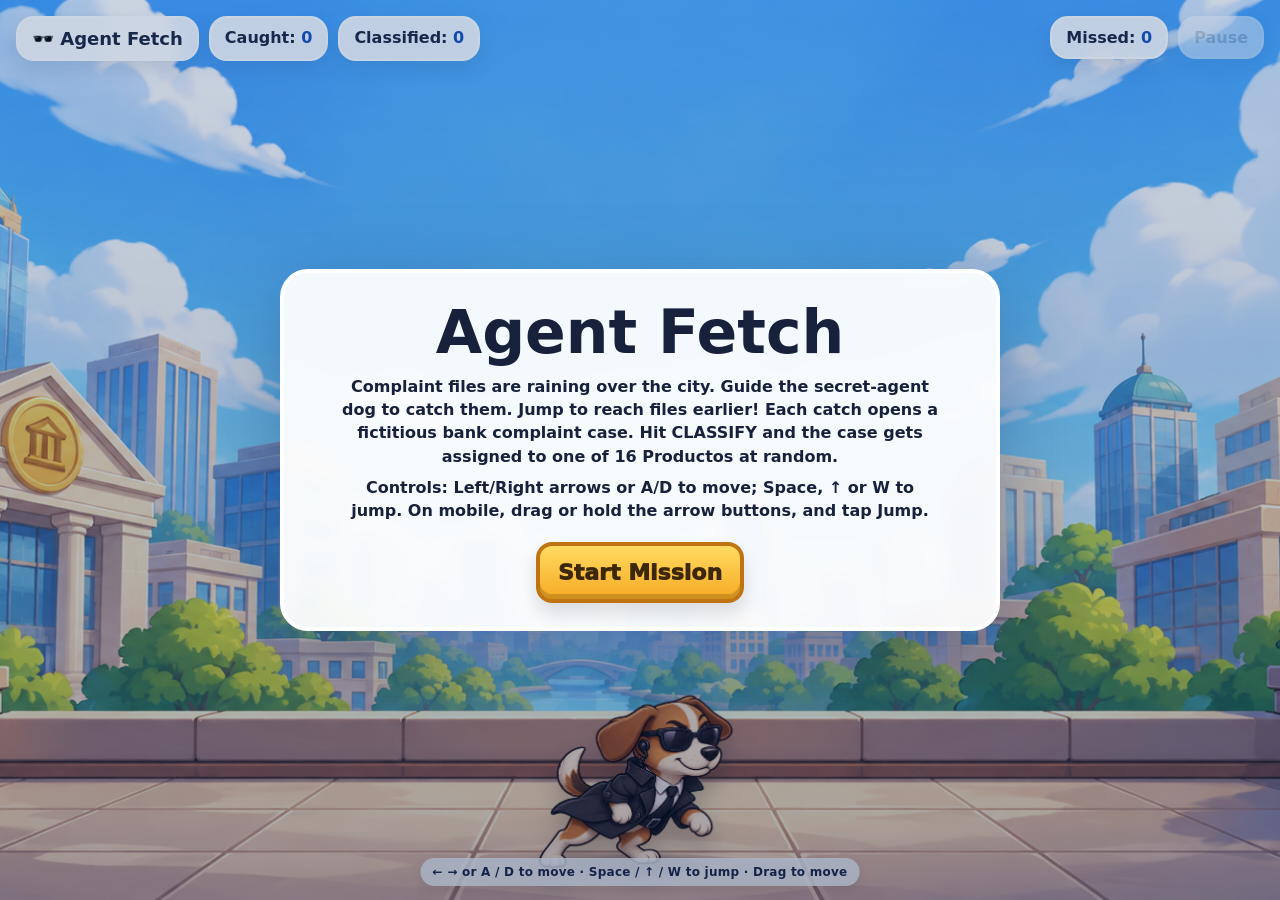
==== index.html @ a366dc78 "Rename classification labels to Producto and Materia" ====
<!doctype html>
<html lang="en">
<head>
<meta charset="utf-8" />
<meta name="viewport" content="width=device-width,initial-scale=1,viewport-fit=cover" />
<title>Agent Fetch: Complaint Classification</title>
<style>
  :root{
    --ink:#17213c;
    --panel:#fffaf0;
    --gold:#ffcc55;
    --orange:#f59e0b;
    --green:#22c55e;
    --red:#ef4444;
    --blue:#2563eb;
    --shadow:0 14px 40px rgba(23,33,60,.22);
    --bucket-sheet:url("[data-uri]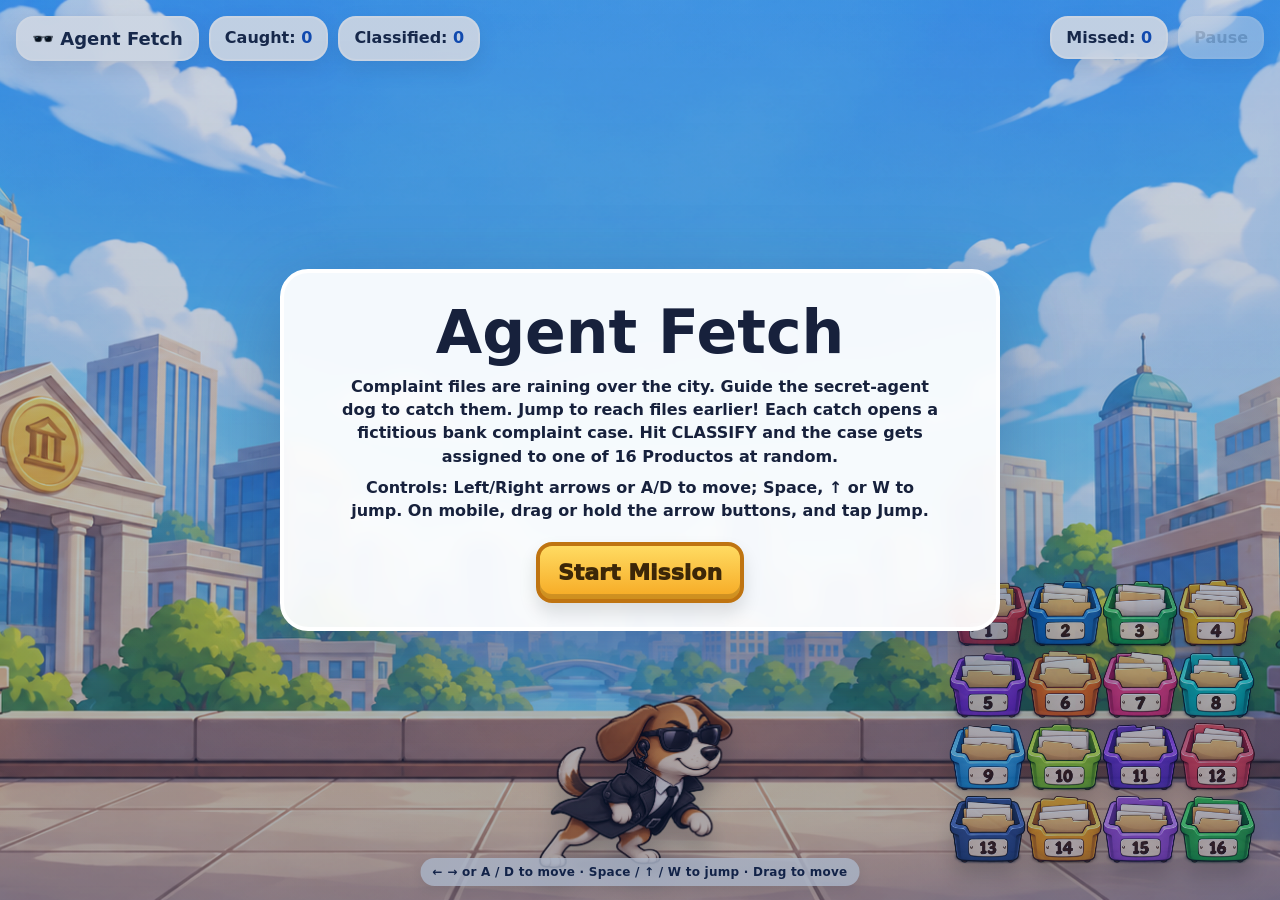
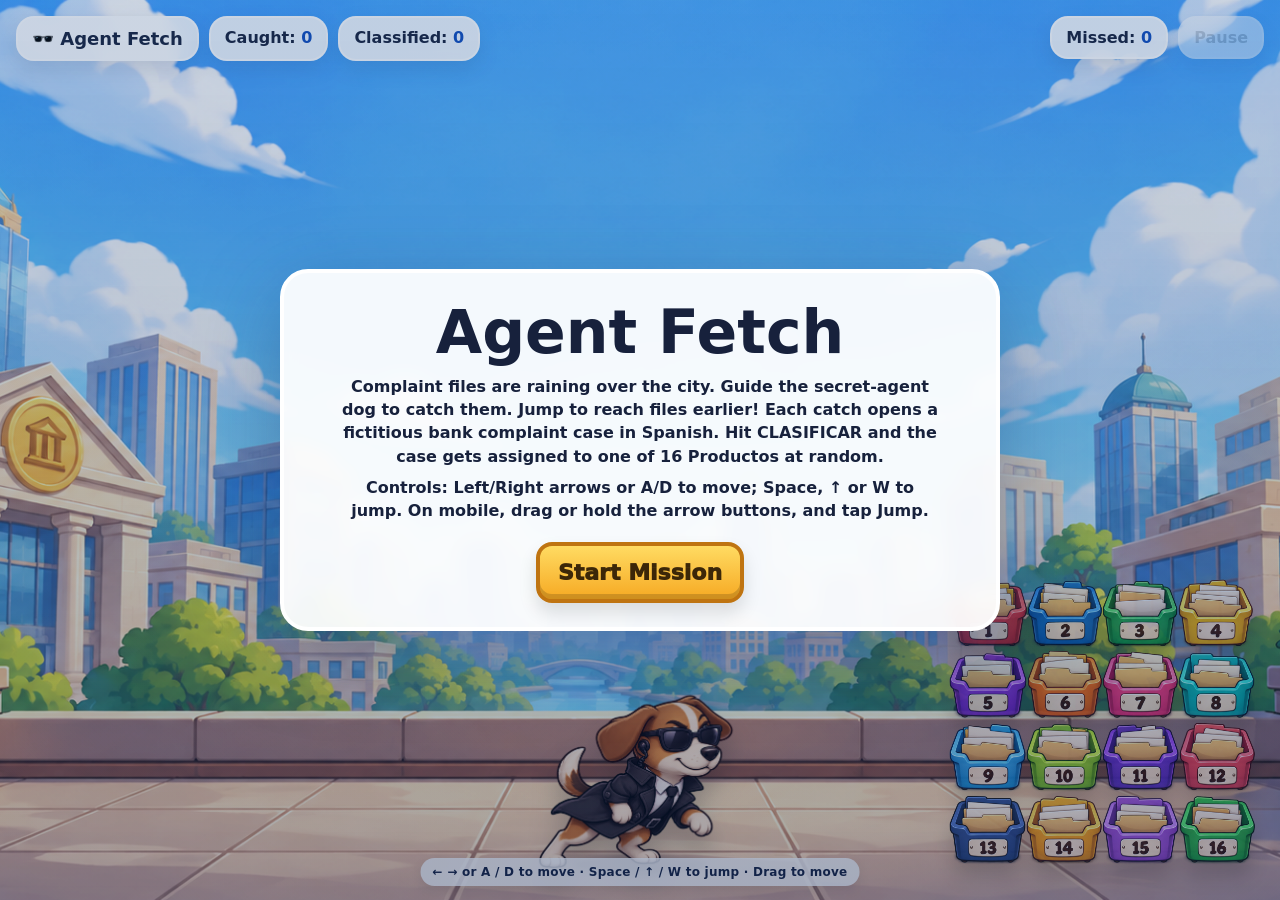
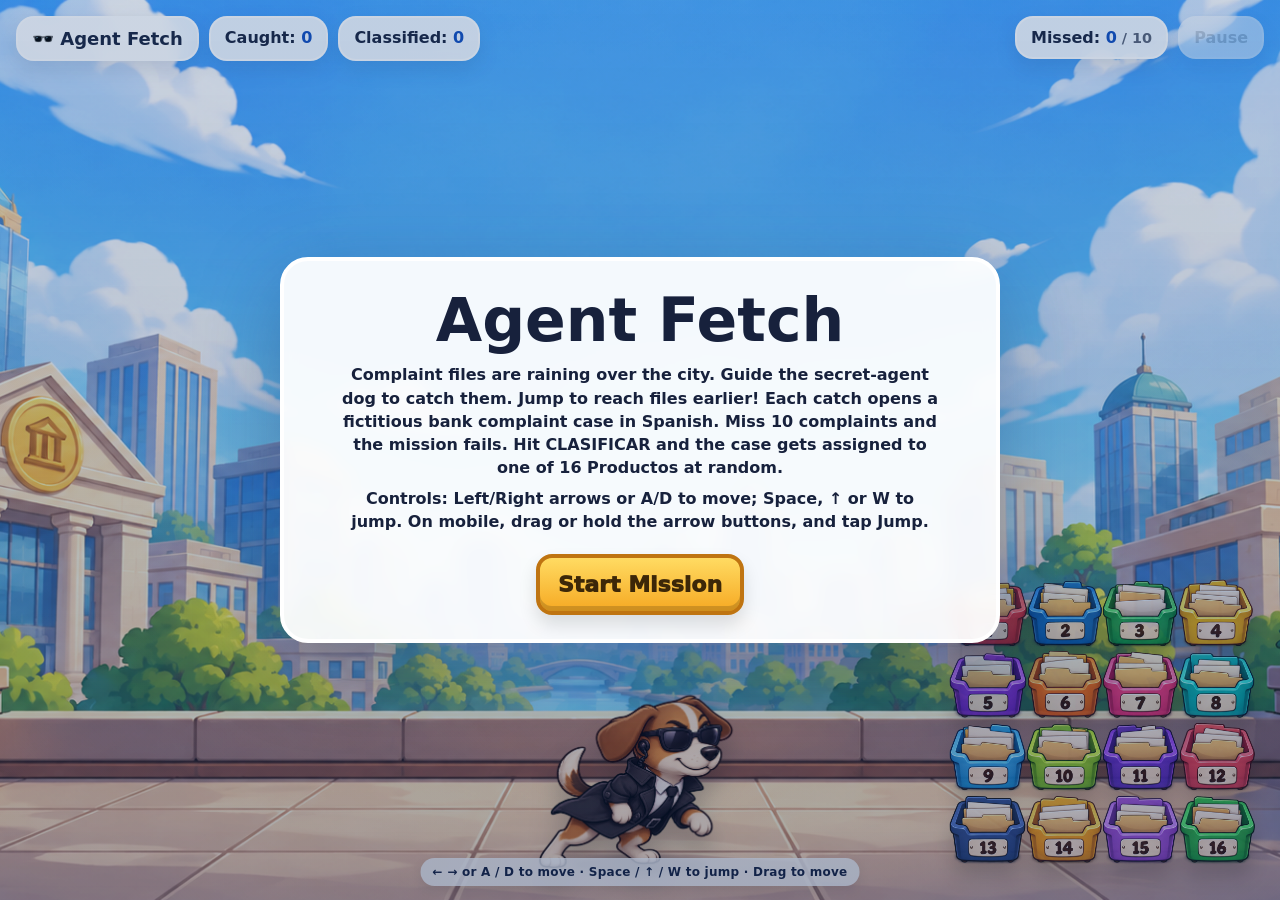
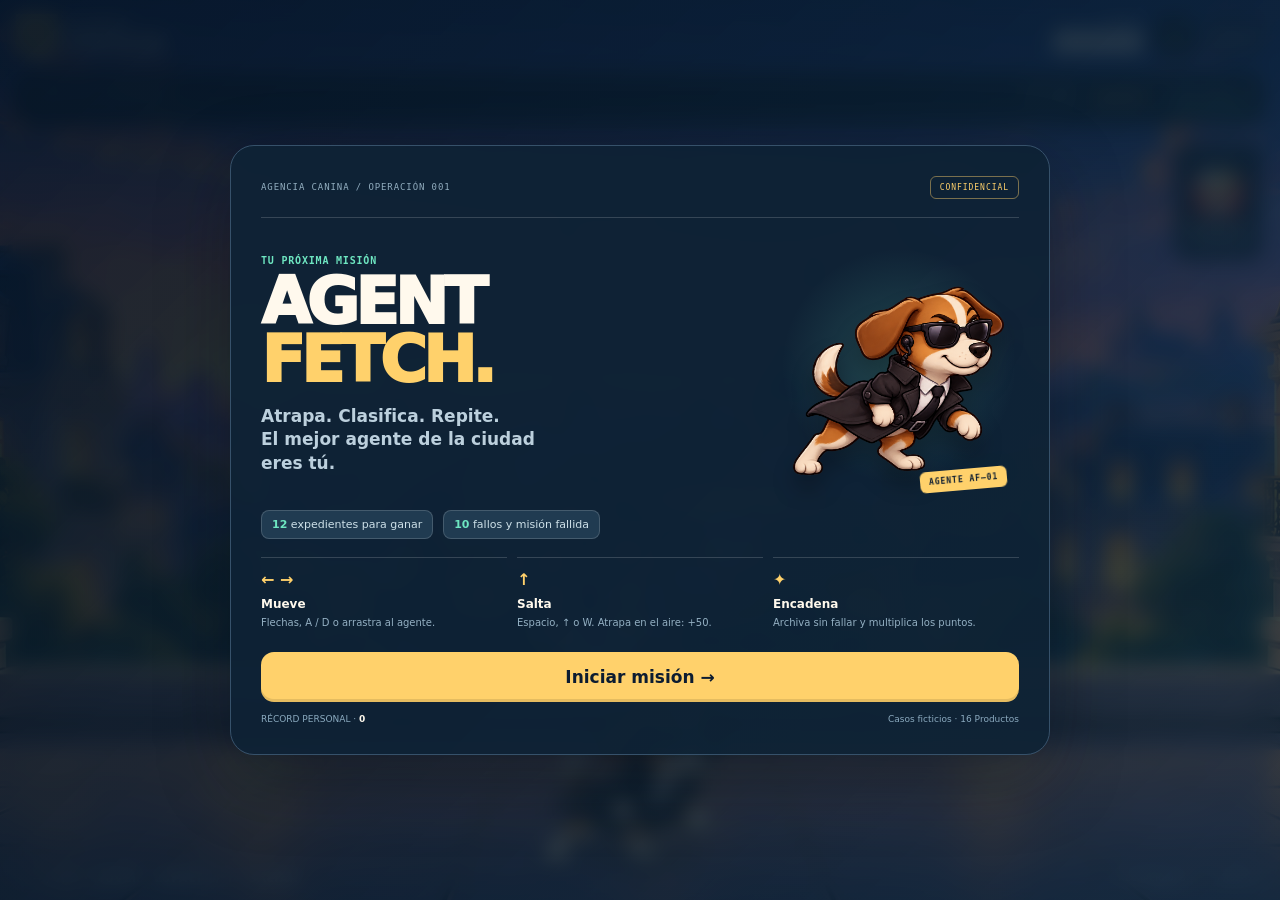
